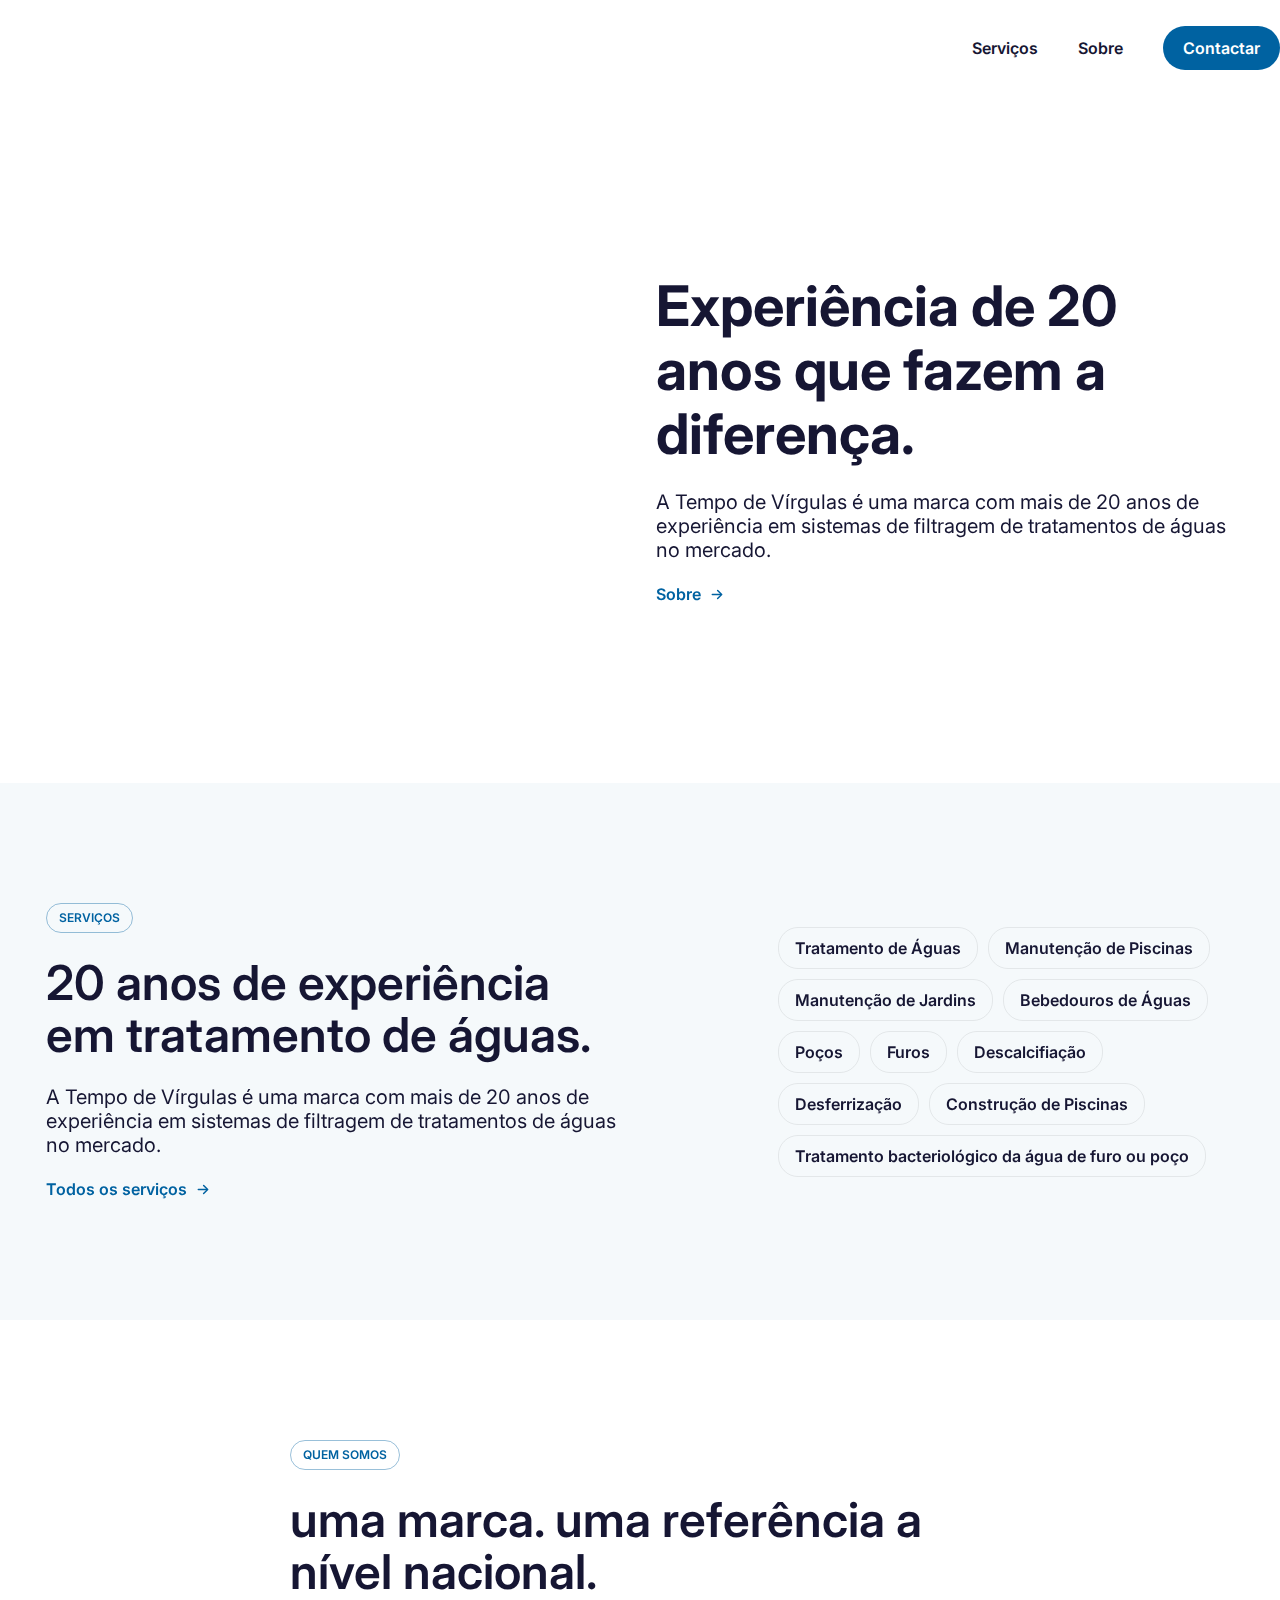
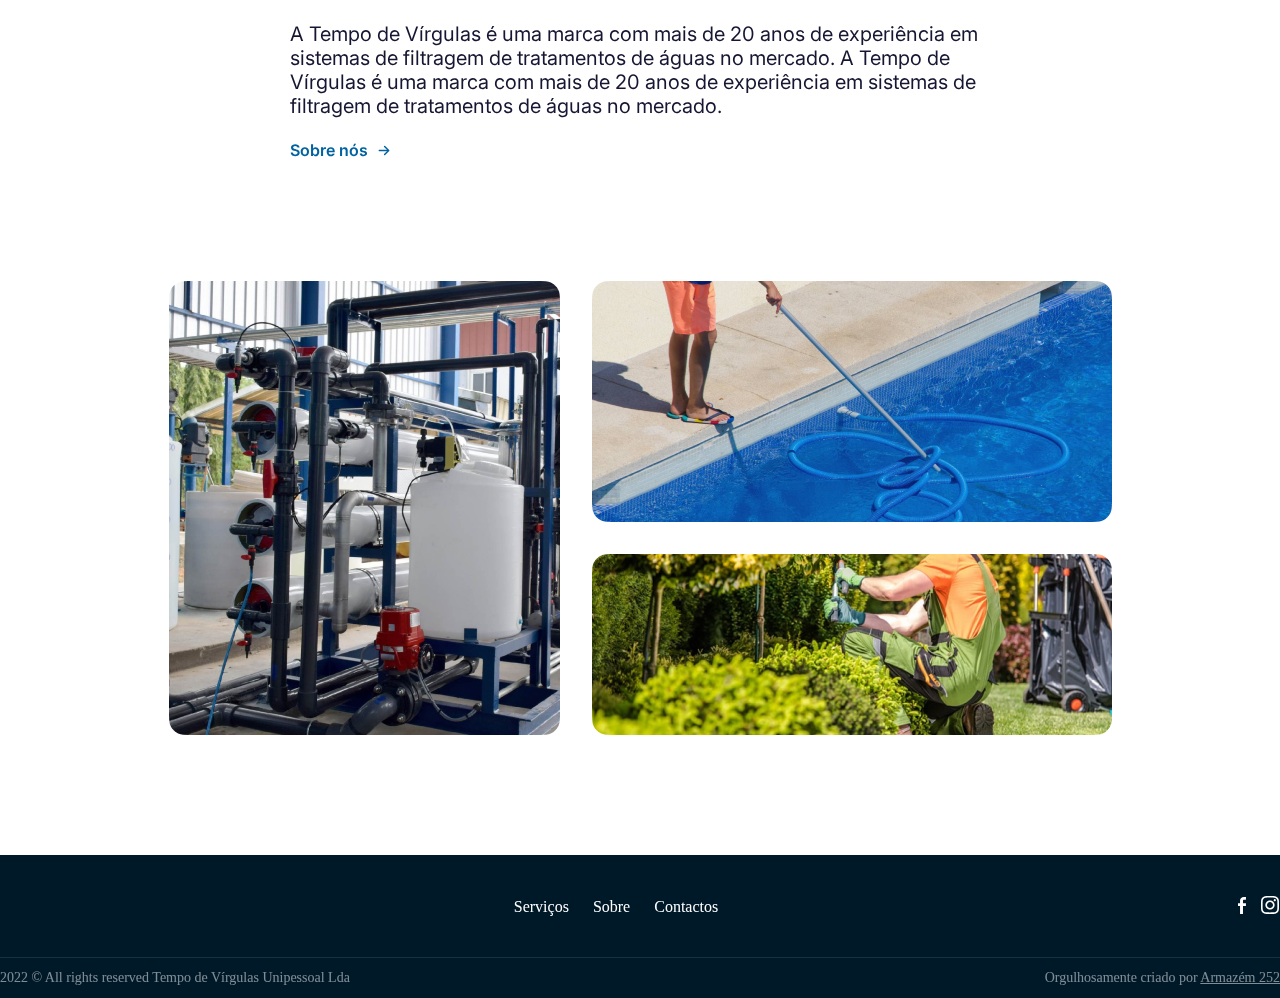
==== index.html @ b55f24aa "git add" ====
<!DOCTYPE html>
<html lang="pt-pt">
<head>
    <meta charset="UTF-8">
    <meta http-equiv="X-UA-Compatible" content="IE=edge">
    <meta name="viewport" content="width=device-width, initial-scale=1.0">
    <title>Tempo de Vírgulas</title>
    <link rel="shortcut icon" href="/imagens/favicon.ico" type="image/x-icon">
    <link rel="stylesheet" href="style.css">
    <link rel="stylesheet" href="media.queries.css">
</head>
<body>
    <header>
        <a href="index.html"><img src="imagens/Tempo_de_Vírgulas_Horizontal-02.svg" alt=""></a>
        <div class="navigation-nav">
            <ul>
                <li><a class="link-navigation" href="#">Serviços</a></li>
                <li><a class="link-navigation" href="#">Sobre</a></li>
                <li><a class="button-solid-navigation" href="#">Contactar</a></li>
            </ul>
        </div>
    </header>
    <div class="hero">
        <div class="hero-video">
            <iframe class="hero-video" width="511" height="445" src="https://www.youtube.com/embed/pqWM3fbqrB8?controls=0" title="YouTube video player" frameborder="0" allow="accelerometer; autoplay; clipboard-write; encrypted-media; gyroscope; picture-in-picture; web-share" allowfullscreen></iframe>
        </div>
        <div class="hero-content">
            <h1>Experiência de 20 anos que fazem a diferença.</h1>
            <p>A Tempo de Vírgulas é uma marca com mais de 20 anos de experiência em sistemas de filtragem de tratamentos de águas no mercado.</p>
            <a class="link-solid-arrow" href="#">
                Sobre
                <div><img src="imagens/Icons/Linear/arrow-right/Arrow.svg" alt=""></div>
            </a>
        </div>
    </div>

    <!--Section_Services-->

    <div class="section-services-background">
        <div class="section-services">
            <div class="section-services-copy">
                <div class="subtitle-sections">SERVIÇOS</div>
                <h2>20 anos de experiência em tratamento de águas.</h2>
                <P>A Tempo de Vírgulas é uma marca com mais de 20 anos de experiência em sistemas de filtragem de tratamentos de águas no mercado.</P>
                <a class="link-solid-arrow" href="#">
                    Todos os serviços
                    <div><img src="imagens/Icons/Linear/arrow-right/Arrow.svg" alt=""></div>
                </a>
            </div>
            <div class="section-services-tags">
                <ul class="list-tags-services">
                    <li><div class="tag-services">Tratamento de Águas</div></li>
                    <li><div class="tag-services">Manutenção de Piscinas</div></li>
                    <li><div class="tag-services">Manutenção de Jardins</div></li>
                    <li><div class="tag-services">Bebedouros de Águas</div></li>
                    <li><div class="tag-services">Poços</div></li>
                    <li><div class="tag-services">Furos</div></li>
                    <li><div class="tag-services">Descalcifiação</div></li>
                    <li><div class="tag-services">Desferrização</div></li>
                    <li><div class="tag-services">Construção de Piscinas</div></li>
                    <li><div class="tag-services">Tratamento bacteriológico da água de furo ou poço</div></li>
                </ul>
            </div>
        </div>
    </div>

    <!--Section_About-->

    <div class="section-about">
        <div class="section-about-copy">
            <div class="subtitle-sections">QUEM SOMOS</div>
            <h2>uma marca. uma referência a nível nacional.</h2>
            <P>A Tempo de Vírgulas é uma marca com mais de 20 anos de experiência em sistemas de filtragem de tratamentos de águas no mercado.

                A Tempo de Vírgulas é uma marca com mais de 20 anos de experiência em sistemas de filtragem de tratamentos de águas no mercado.</P>
            <a class="link-solid-arrow" href="#">
                Sobre nós
                <div><img src="imagens/Icons/Linear/arrow-right/Arrow.svg" alt=""></div>
            </a>
        </div>
        <div class="section-about-images">
            <img src="imagens/image_card.png" alt="">
            <div>
                <img src="imagens/image_card-1.png" alt="">
                <img src="imagens/image_card-2.png" alt="">
            </div>
        </div>
    </div>

    <!--Footer-->

    <footer>
        <div class="footer-content">
            <div>
                <a href="index.html"><img src="imagens/Tempo_de_Vírgulas_Horizontal-White.svg" alt=""></a>
            </div>
            <div class="footer-navigation">
                <ul>
                    <li><a href="#">Serviços</a></li>
                    <li><a href="#">Sobre</a></li>
                    <li><a href="#">Contactos</a></li>
                </ul>
            </div>
            <div class="footer-icons-social-media">
                <ul>
                    <li><a href="http://www.facebook.com"><img src="imagens/facebook.svg" alt=""></a></li>
                    <li><a href="http://www.instagram.com"><img src="imagens/instagram.svg" alt=""></a></li>
                </ul>
            </div>
        </div>
    </footer>

    <!--Linha-a-separar-->
    
    <div class="line-footer-bottom-footer"></div>

    <!--Bottom-footer-->

    <div class="bottom-footer">
        <div class="bottom-footer-content">
            <p>2022 © All rights reserved Tempo de Vírgulas Unipessoal Lda</p>
            <p>Orgulhosamente criado por <a target="_blank" href="http://www.252.pt">Armazém 252</a></p>
        </div>
    </div>
</body>
</html>
---- style.css ----
@charset "UTF-8";
@import url('https://fonts.googleapis.com/css2?family=Inter:wght@100;200;300;400;500;600;700;800;900&display=swap');

body{
    color: #161633;
    margin: 0px;
    padding: 0px;
    font-family: 'Inter';
    font-style: normal;
    font-weight: 600;
    font-size: 16px;
    line-height: 100%;
}

h1{
    font-family: 'Inter';
    font-style: normal;
    font-weight: 700;
    font-size: 56px;
    line-height: 64px;
    margin: 0px;
}

h2{
    font-family: 'Inter';
    font-style: normal;
    font-weight: 600;
    font-size: 48px;
    line-height: 52px;
    margin: 0px;
}

p{
    font-family: 'Inter';
    font-style: normal;
    font-weight: 400;
    font-size: 20px;
    line-height: 24px;
    margin: 0px;
}

a{
    color: #0062A1;
    text-decoration: none;
}

ul{
    list-style: none;
}

.link-solid-arrow{
    display: flex;
    flex-direction: row;
    gap: 8px;
}

/** Section-header **/


header{
    display: flex;
    flex-direction: row;
    justify-content: space-between;
    max-width: 1432px;
    align-items: center;
    margin: 24px auto 24px auto;
}

.navigation-nav > ul{
    display: flex;
    list-style: none;
}

.link-navigation{
    padding: 12px 20px;
    color: #161633;
}

.button-solid-navigation{
    padding: 12px 20px;
    color: white;
    background-color: #0062A1;
    border-radius: 999px;
    margin-left: 20px;
}

/** section-hero **/


.hero{
    display: flex;
    flex-direction: row;
    align-items: center;
    margin: auto;
    max-width: 1188px;
    padding: 120px 0px;
    gap: 99px;
}

.hero-video{
    border-radius: 32px;
}

.hero-content{
    display: flex;
    gap: 24px;
    max-width: 578px;
    flex-direction: column;
}

/** Section-services **/

.section-services-background{
    background-color: rgba(0, 98, 161, 0.04);
    margin: auto;
    padding: 120px 0px;
    justify-content: center;
}

.section-services{
    justify-content: space-between;
    display: flex;
    flex-direction: row;
    max-width: 1188px;
    margin: auto;
    align-content: center;
    flex-wrap: wrap;
}

.section-services-copy{
    max-width: 578px;
    gap: 24px;
    flex-direction: column;
    display: flex;
}

.subtitle-sections{
    color: #0062A1;
    display: flex;
    width: fit-content;
    flex-direction: row;
    align-items: flex-start;
    padding: 4px 12px;
    border: 1px solid rgba(0, 98, 161, 0.4);
    border-radius: 999px;

    /**Font**/

    font-family: 'Inter';
    font-style: normal;
    font-weight: 600;
    font-size: 12px;
    line-height: 20px;
}

.section-services-tags{
    align-items: center;
    display: flex;
}

.list-tags-services{
    display: flex;
    flex-wrap: wrap;
    max-width: 456px;
    gap: 10px;
    margin: 0px;
}

.tag-services{
    margin: 0px;
    display: flex;
    flex-direction: row;
    align-items: flex-start;
    padding: 12px 16px;
   
    /* light/subtle */

    border: 1px solid rgba(20, 20, 31, 0.08);
    border-radius: 20px;
}

.section-about{
    margin: auto;
    padding: 120px 0px;
    display: grid;
    flex-direction: column;
    gap: 120px;
}

.section-about-copy{
    display: flex;
    flex-direction: column;
    padding: 0px;
    margin: auto;
    gap: 24px;
    max-width: 700px;
}

.section-about-images{
    margin: auto;
    display: flex;
    flex-direction: row;
    gap: 32px;
}

.section-about-images > div{
    display: flex;
    flex-direction: column;
    gap: 32px;
}

/** Footer **/

footer{
    background-color: #001929;
}

.footer-content{
    display: flex;
    flex-direction: row;
    align-items: center;
    padding: 24px 0px;
    justify-content: space-between;
    margin: auto;
    max-width: 1433px;
}

.footer-navigation > ul{
    display: flex;
    flex-direction: row;
    gap: 24px;
}

.footer-navigation > ul > li > a{
    font-family: 'SF Pro';
    font-style: normal;
    font-weight: 510;
    font-size: 16px;
    line-height: 16px;
    color: white;
}

.footer-icons-social-media > ul{
    display: flex;
    flex-direction: row;
    gap: 8px;
}

.bottom-footer{
    background-color: #001929;
}

.bottom-footer-content{
    display: flex;
    flex-direction: row;
    justify-content: space-between;
    margin: auto;
    padding: 10px 0px;
    max-width: 1433px;
}

.line-footer-bottom-footer{
    background: rgba(0, 25, 41, 0.9);
    width: 100%;
    height: 1px;
}


.bottom-footer-content > p{
    font-family: 'SF Pro';
    font-style: normal;
    font-weight: 510;
    font-size: 14px;
    line-height: 20px;
    color: hwb(0 100% 0% / 0.506);
}

.bottom-footer-content > p > a{
    text-decoration: underline;
    color: hwb(0 100% 0% / 0.506);
}
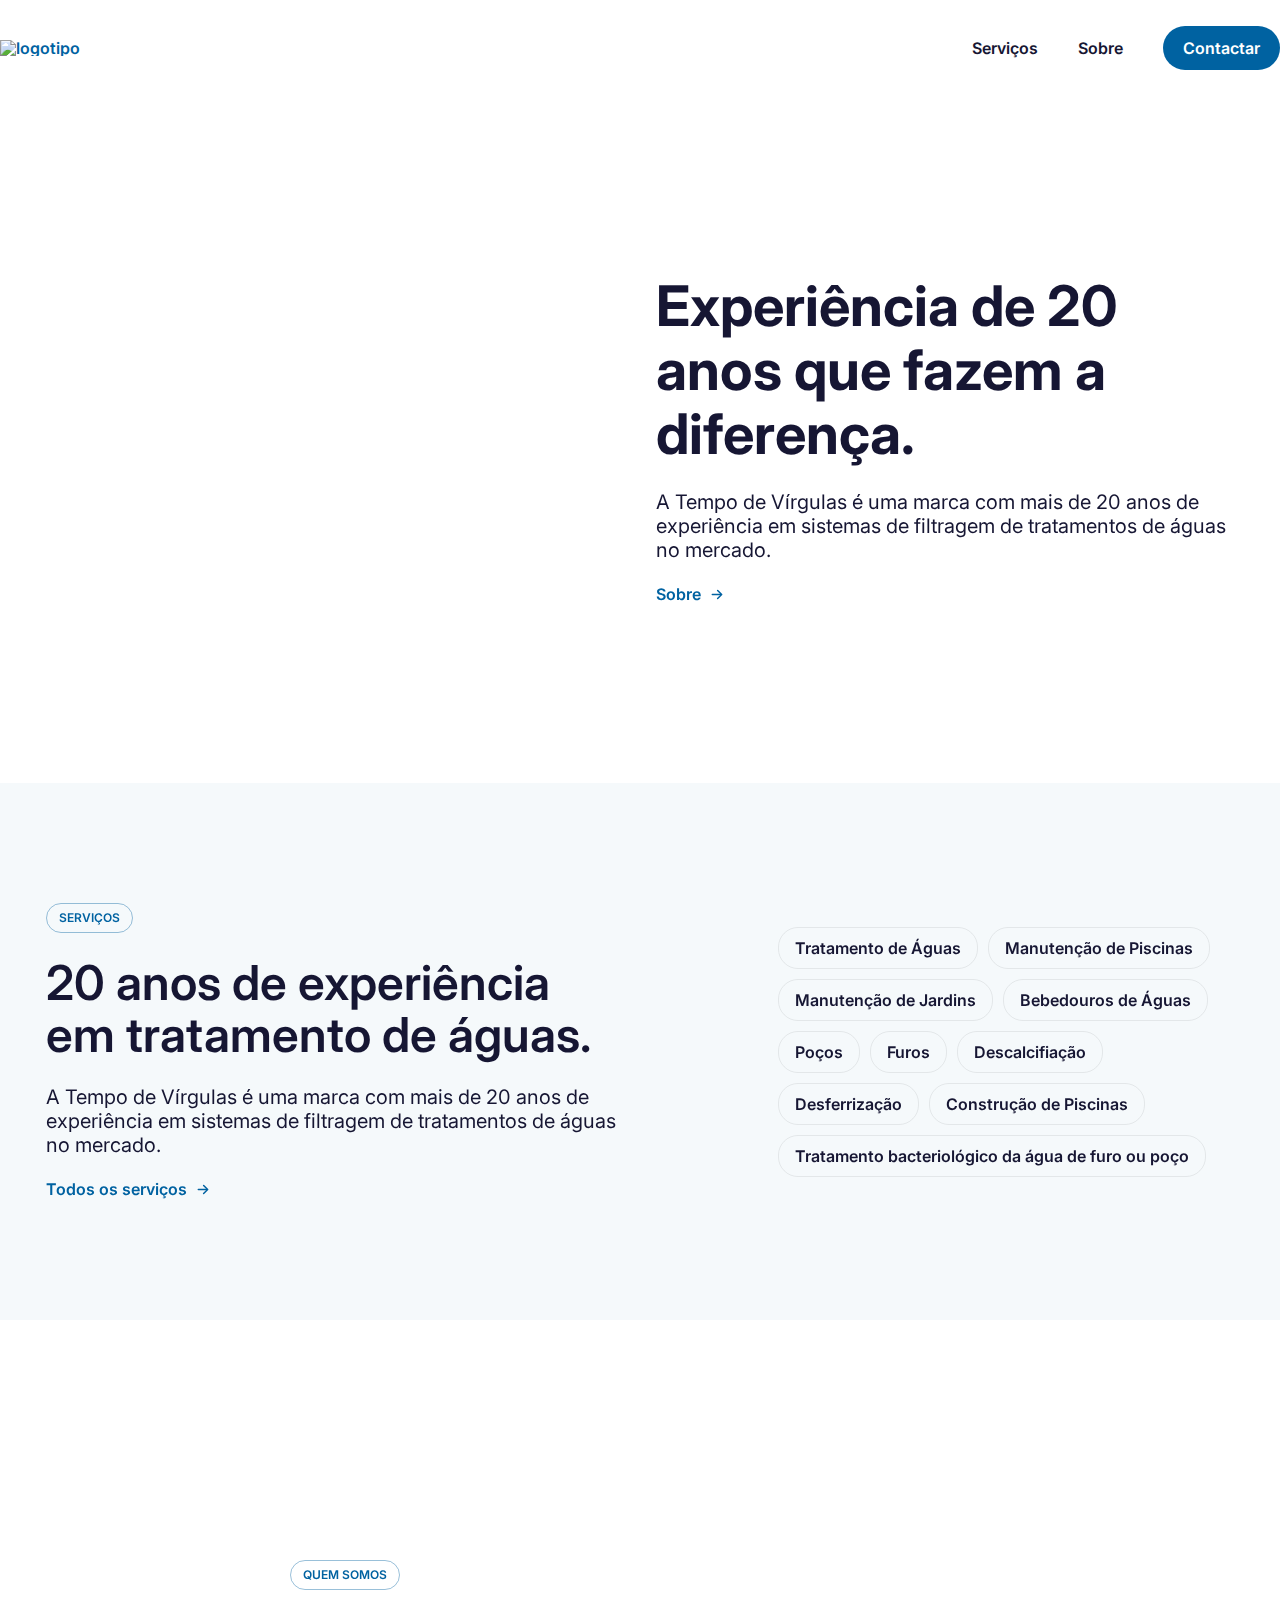
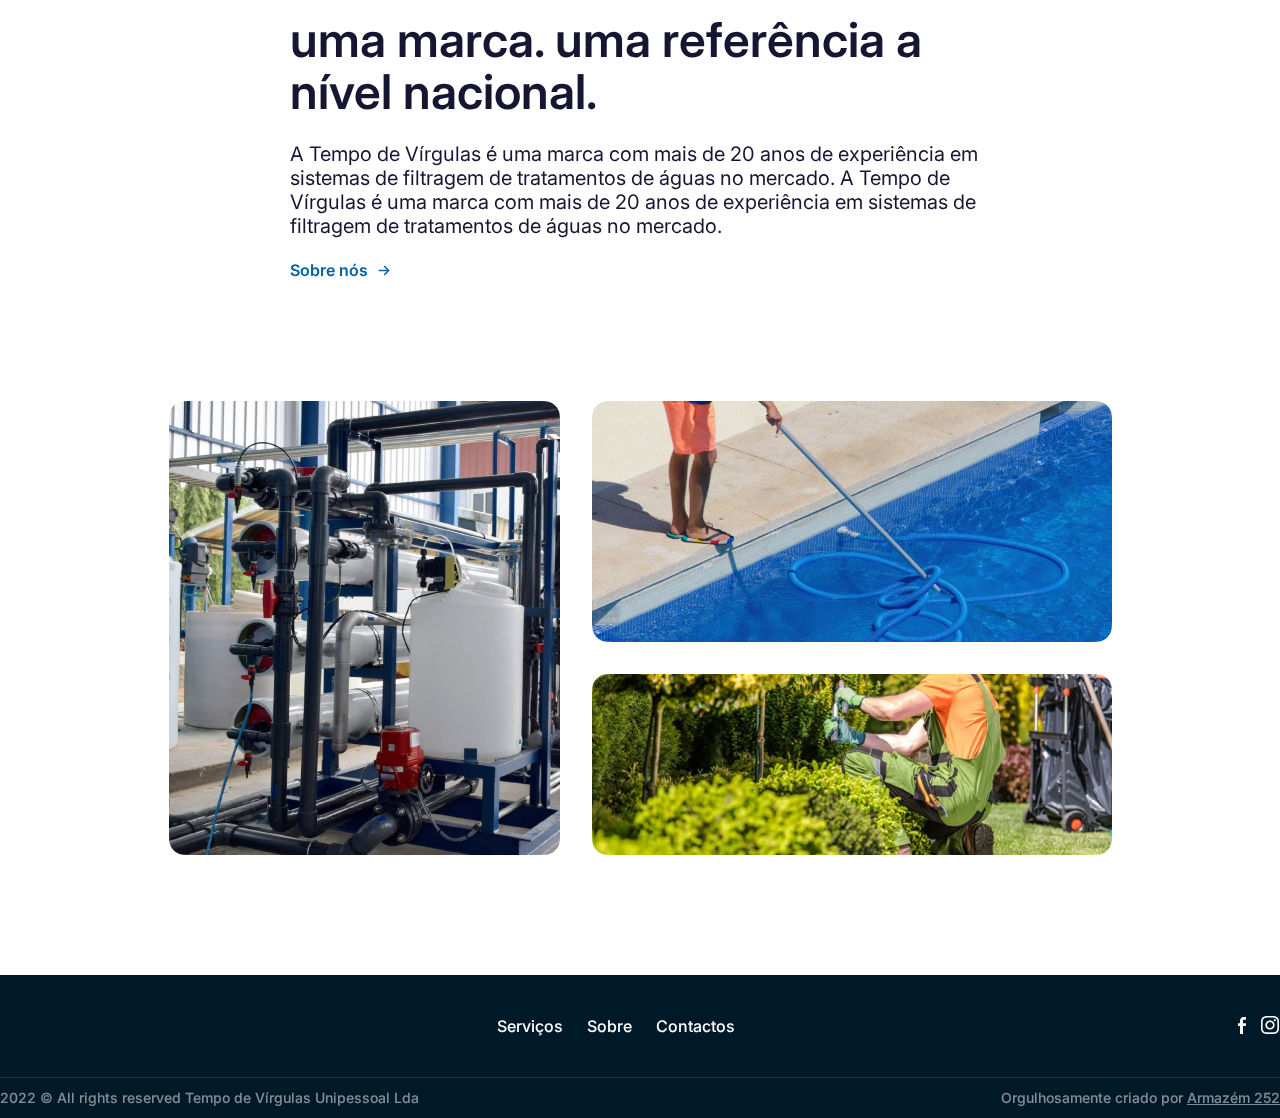
==== commit 18729183: "teste" ====
--- a/index.html
+++ b/index.html
@@ -11,7 +11,7 @@
 </head>
 <body>
     <header>
-        <a href="index.html"><img src="imagens/Tempo_de_Vírgulas_Horizontal-02.svg" alt=""></a>
+        <a href="index.html"><img src="imagens/Tempo_de_Vírgulas_Horizontal-02.png" alt="logotipo"> </a>
         <div class="navigation-nav">
             <ul>
                 <li><a class="link-navigation" href="#">Serviços</a></li>
@@ -67,6 +67,7 @@
     <!--Section_About-->
 
     <div class="section-about">
+        <img src="imagens/Tempo_de_Vírgulas_Horizontal-02-1.png" alt="">
         <div class="section-about-copy">
             <div class="subtitle-sections">QUEM SOMOS</div>
             <h2>uma marca. uma referência a nível nacional.</h2>
@@ -92,7 +93,7 @@
     <footer>
         <div class="footer-content">
             <div>
-                <a href="index.html"><img src="imagens/Tempo_de_Vírgulas_Horizontal-White.svg" alt=""></a>
+                <a href="index.html"><img src="imagens/Tempo_de_Vírgulas_Horizontal-02-1.png" alt=""></a>
             </div>
             <div class="footer-navigation">
                 <ul>
--- a/style.css
+++ b/style.css
@@ -232,7 +232,7 @@
 }
 
 .footer-navigation > ul > li > a{
-    font-family: 'SF Pro';
+    font-family: 'Inter';
     font-style: normal;
     font-weight: 510;
     font-size: 16px;
@@ -267,7 +267,7 @@
 
 
 .bottom-footer-content > p{
-    font-family: 'SF Pro';
+    font-family: 'Inter';
     font-style: normal;
     font-weight: 510;
     font-size: 14px;
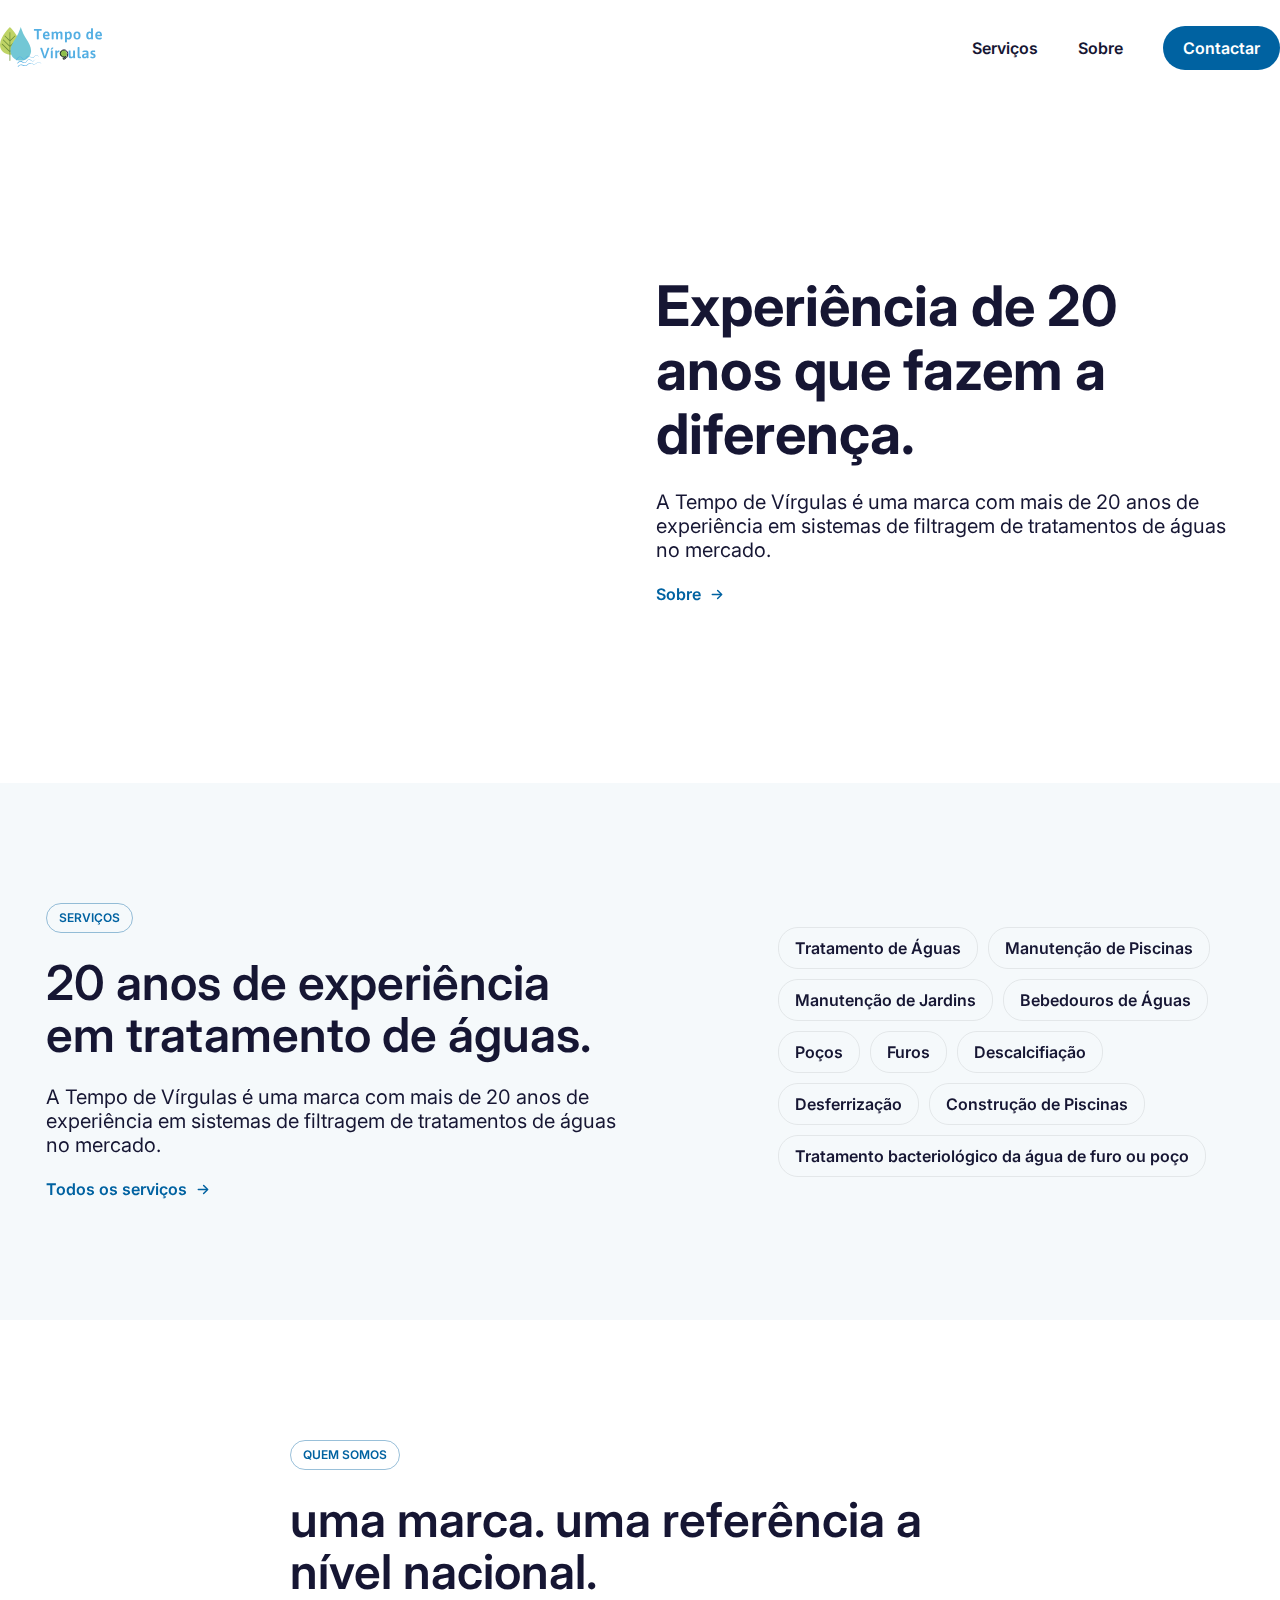
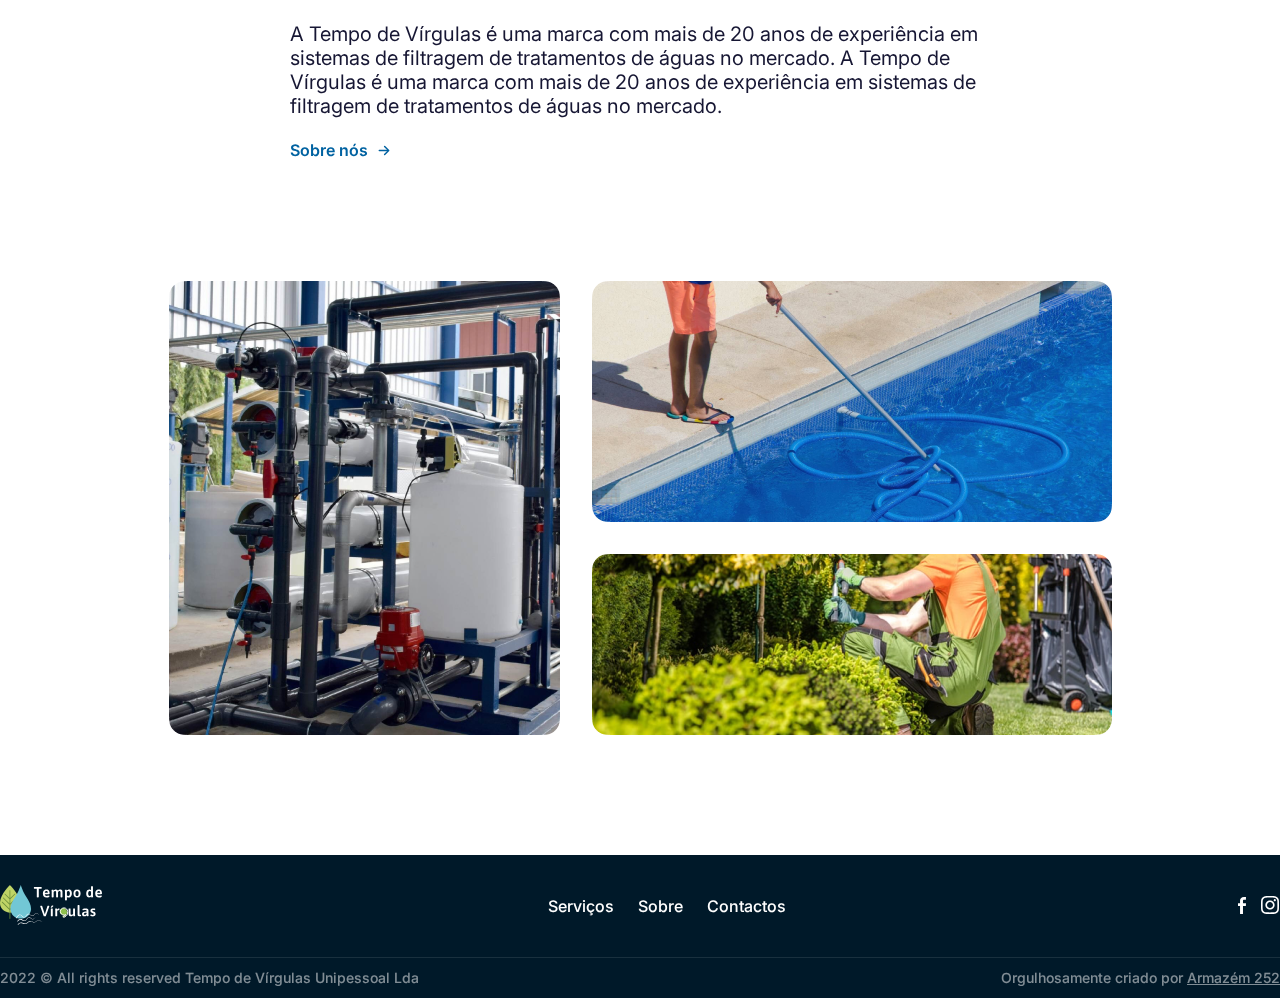
==== commit c9953ff0: "images" ====
--- a/index.html
+++ b/index.html
@@ -11,7 +11,7 @@
 </head>
 <body>
     <header>
-        <a href="index.html"><img src="imagens/Tempo_de_Vírgulas_Horizontal-02.png" alt="logotipo"> </a>
+        <a href="index.html"><img src="imagens/logo-horizontal.svg" alt="logotipo"> </a>
         <div class="navigation-nav">
             <ul>
                 <li><a class="link-navigation" href="#">Serviços</a></li>
@@ -67,7 +67,6 @@
     <!--Section_About-->
 
     <div class="section-about">
-        <img src="imagens/Tempo_de_Vírgulas_Horizontal-02-1.png" alt="">
         <div class="section-about-copy">
             <div class="subtitle-sections">QUEM SOMOS</div>
             <h2>uma marca. uma referência a nível nacional.</h2>
@@ -93,7 +92,7 @@
     <footer>
         <div class="footer-content">
             <div>
-                <a href="index.html"><img src="imagens/Tempo_de_Vírgulas_Horizontal-02-1.png" alt=""></a>
+                <a href="index.html"><img src="imagens/logo-horizontal-white.svg" alt=""></a>
             </div>
             <div class="footer-navigation">
                 <ul>
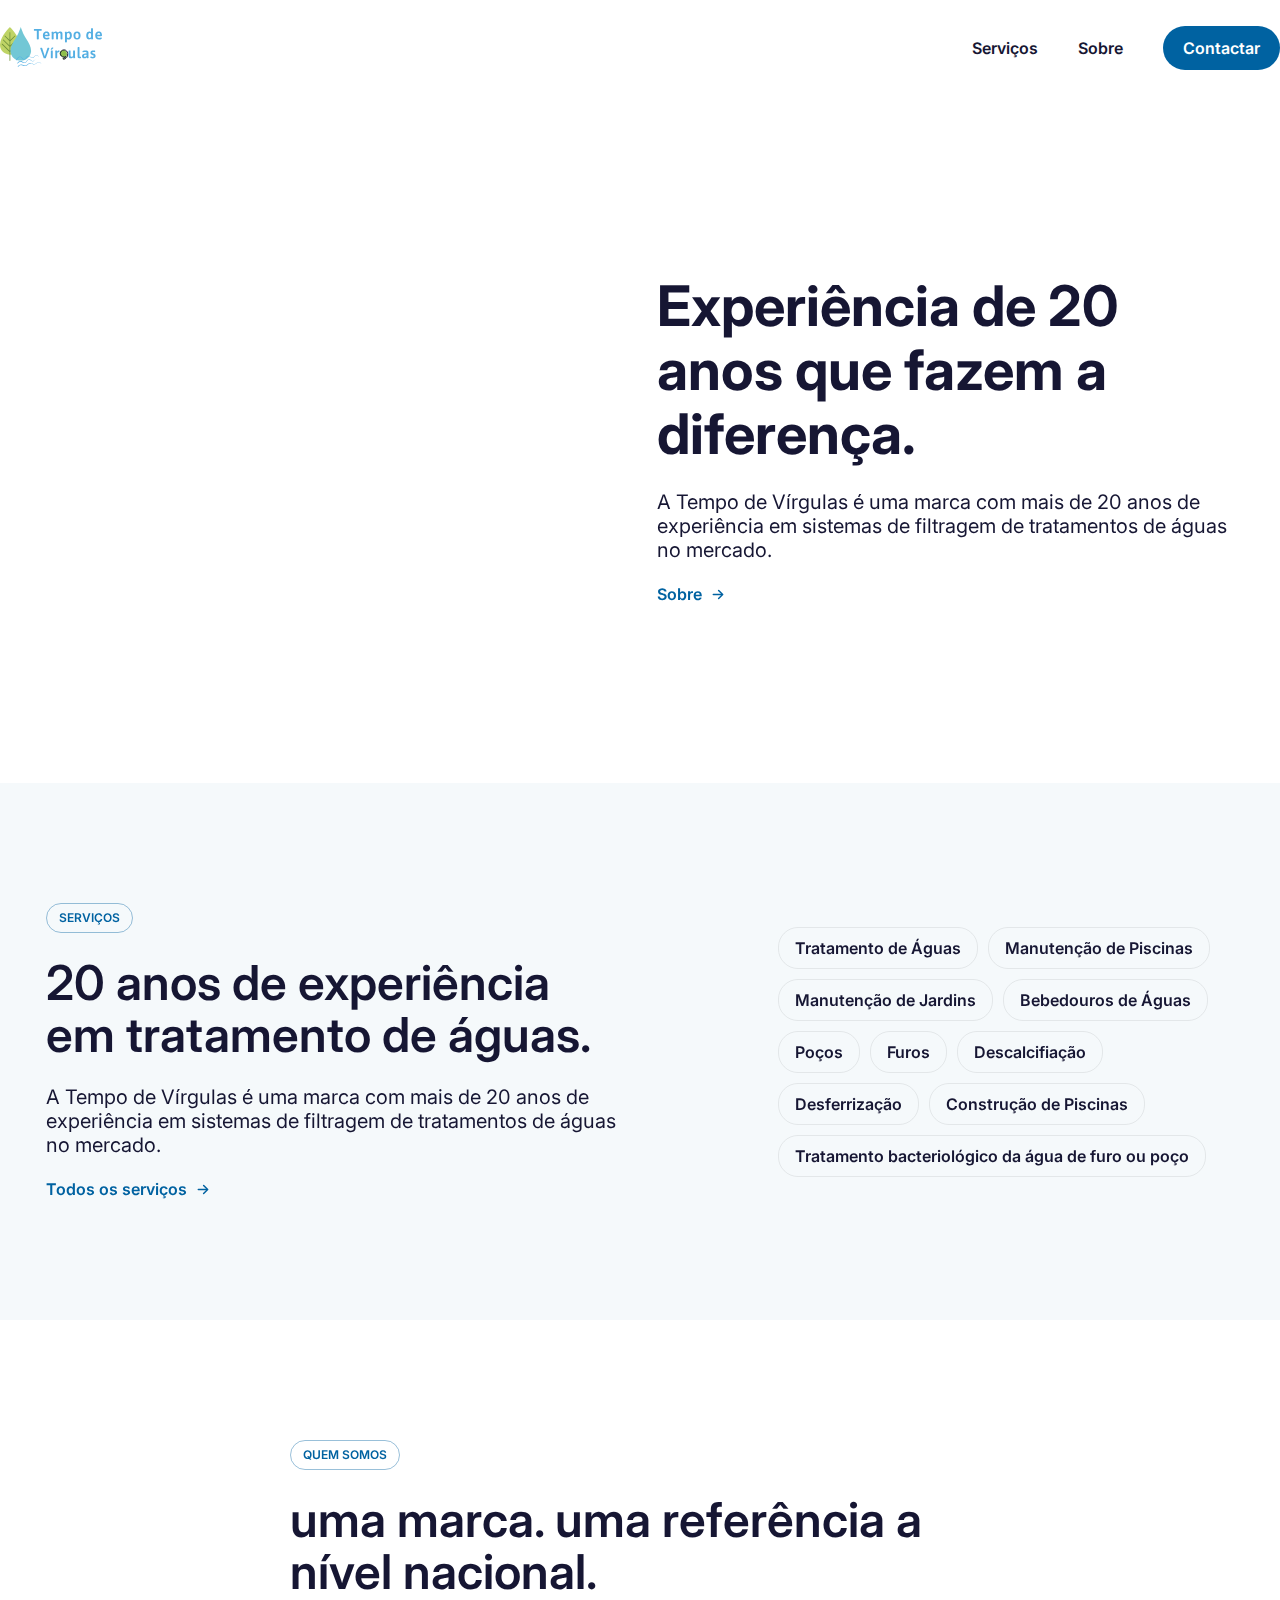
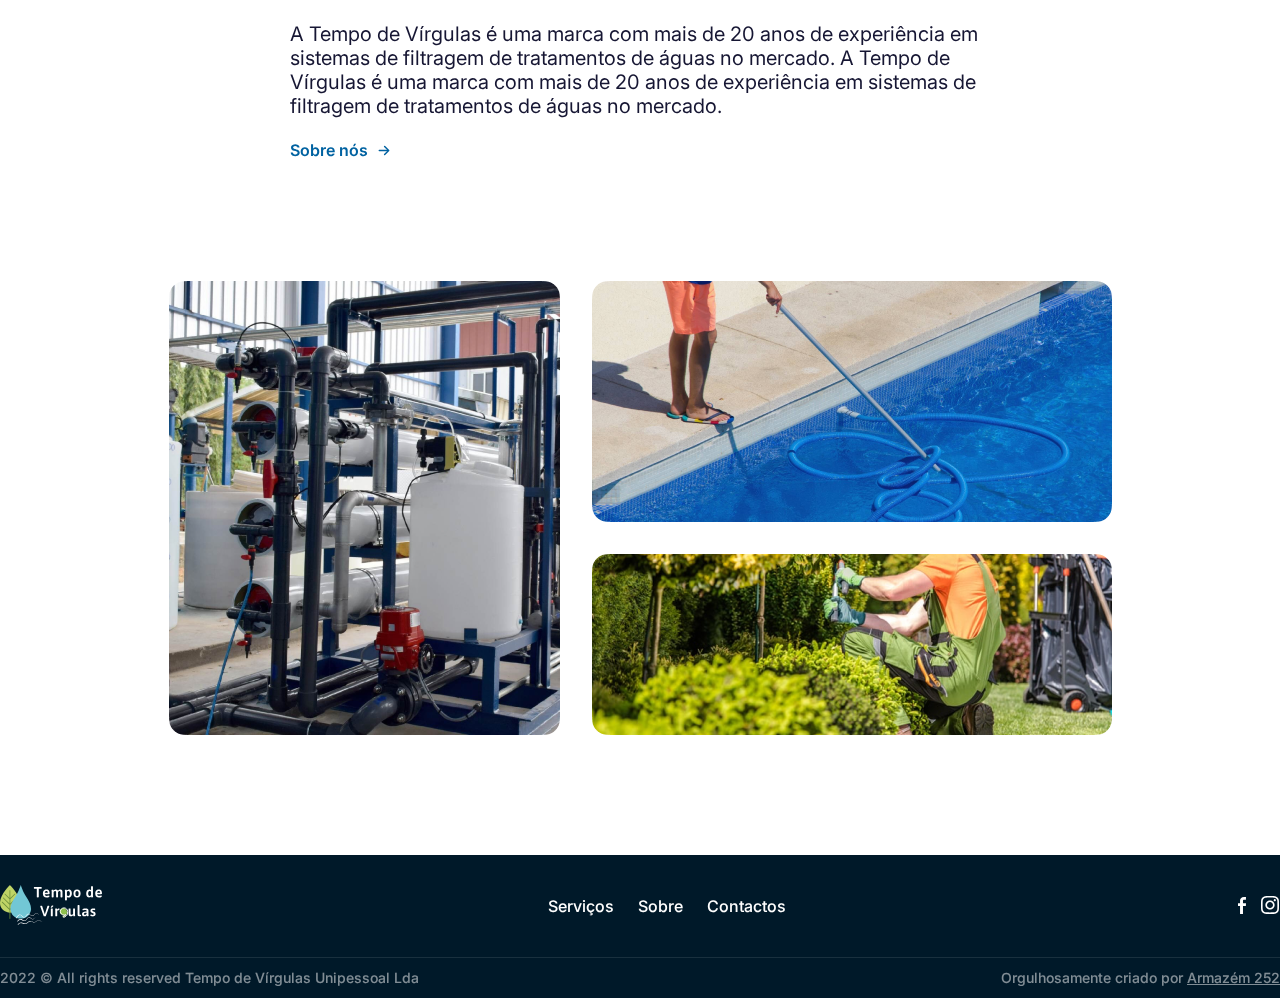
==== commit 5c55fbe4: "changes" ====
--- a/index.html
+++ b/index.html
@@ -6,13 +6,20 @@
     <meta name="viewport" content="width=device-width, initial-scale=1.0">
     <title>Tempo de Vírgulas</title>
     <link rel="shortcut icon" href="/imagens/favicon.ico" type="image/x-icon">
-    <link rel="stylesheet" href="style.css">
-    <link rel="stylesheet" href="media.queries.css">
+    <link rel="stylesheet" href="css/style.css">
+    <link rel="stylesheet" href="css/media.queries.css">
 </head>
-<body>
+<body onresize = "changesize()">
     <header>
-        <a href="index.html"><img src="imagens/logo-horizontal.svg" alt="logotipo"> </a>
-        <div class="navigation-nav">
+        <div class="topbar">
+            <a href="index.html"><img src="imagens/logo-horizontal.svg" alt="logotipo"> </a>
+            <div class="burger-menu" onclick="clickMenu()">
+                <img src="imagens/menu.svg" alt="">
+                <p class="text-menu-burger">Menu</p>
+            </div>
+        </div>
+        <div class="line-footer-bottom-footer-2"></div>
+        <div class="navigation-nav" id="menu">
             <ul>
                 <li><a class="link-navigation" href="#">Serviços</a></li>
                 <li><a class="link-navigation" href="#">Sobre</a></li>
@@ -20,6 +27,9 @@
             </ul>
         </div>
     </header>
+
+    <!--Hero-->
+    
     <div class="hero">
         <div class="hero-video">
             <iframe class="hero-video" width="511" height="445" src="https://www.youtube.com/embed/pqWM3fbqrB8?controls=0" title="YouTube video player" frameborder="0" allow="accelerometer; autoplay; clipboard-write; encrypted-media; gyroscope; picture-in-picture; web-share" allowfullscreen></iframe>
@@ -122,5 +132,23 @@
             <p>Orgulhosamente criado por <a target="_blank" href="http://www.252.pt">Armazém 252</a></p>
         </div>
     </div>
+
+    <script>
+        function changesize(){
+            if (window.innerWidth >= 800){
+                menu.style.display = 'flex'
+            } else {
+                menu.style.display = 'none'
+            }
+        }
+
+        function clickMenu(){
+            if (menu.style.display == 'block') {
+                menu.style.display = 'none'
+            } else {
+                menu.style.display = 'block'
+            }
+        }
+    </script>
 </body>
 </html>--- a/css/style.css
+++ b/css/style.css
@@ -0,0 +1,290 @@
+@charset "UTF-8";
+@import url('https://fonts.googleapis.com/css2?family=Inter:wght@100;200;300;400;500;600;700;800;900&display=swap');
+
+body{
+    color: #161633;
+    margin: 0px;
+    padding: 0px;
+    font-family: 'Inter';
+    font-style: normal;
+    font-weight: 600;
+    font-size: 16px;
+    line-height: 100%;
+}
+
+h1{
+    font-family: 'Inter';
+    font-style: normal;
+    font-weight: 700;
+    font-size: 56px;
+    line-height: 64px;
+    margin: 0px;
+}
+
+h2{
+    font-family: 'Inter';
+    font-style: normal;
+    font-weight: 600;
+    font-size: 48px;
+    line-height: 52px;
+    margin: 0px;
+}
+
+p{
+    font-family: 'Inter';
+    font-style: normal;
+    font-weight: 400;
+    font-size: 20px;
+    line-height: 24px;
+    margin: 0px;
+}
+
+a{
+    color: #0062A1;
+    text-decoration: none;
+}
+
+ul{
+    list-style: none;
+}
+
+.link-solid-arrow{
+    display: flex;
+    flex-direction: row;
+    gap: 8px;
+}
+
+/** Section-header **/
+
+
+header{
+    display: flex;
+    flex-direction: row;
+    justify-content: space-between;
+    max-width: 1432px;
+    align-items: center;
+    margin: 24px auto 24px auto;
+}
+
+.navigation-nav > ul{
+    display: flex;
+    list-style: none;
+}
+
+.link-navigation{
+    padding: 12px 20px;
+    color: #161633;
+}
+
+.button-solid-navigation{
+    padding: 12px 20px;
+    color: white;
+    background-color: #0062A1;
+    border-radius: 999px;
+    margin-left: 20px;
+}
+
+/** section-hero **/
+
+
+.hero{
+    display: flex;
+    flex-direction: row;
+    align-items: center;
+    margin: auto;
+    max-width: 1188px;
+    padding: 120px 0px;
+    gap: 100px;
+}
+
+.hero-video{
+    border-radius: 32px;
+}
+
+.hero-content{
+    display: flex;
+    gap: 24px;
+    max-width: 578px;
+    flex-direction: column;
+}
+
+/** Section-services **/
+
+.section-services-background{
+    background-color: rgba(0, 98, 161, 0.04);
+    margin: auto;
+    padding: 120px 0px;
+    justify-content: center;
+}
+
+.section-services{
+    justify-content: space-between;
+    display: flex;
+    flex-direction: row;
+    max-width: 1188px;
+    margin: auto;
+    align-content: center;
+    flex-wrap: wrap;
+}
+
+.section-services-copy{
+    max-width: 578px;
+    gap: 24px;
+    flex-direction: column;
+    display: flex;
+}
+
+.subtitle-sections{
+    color: #0062A1;
+    display: flex;
+    width: fit-content;
+    flex-direction: row;
+    align-items: flex-start;
+    padding: 4px 12px;
+    border: 1px solid rgba(0, 98, 161, 0.4);
+    border-radius: 999px;
+
+    /**Font**/
+
+    font-family: 'Inter';
+    font-style: normal;
+    font-weight: 600;
+    font-size: 12px;
+    line-height: 20px;
+}
+
+.section-services-tags{
+    align-items: center;
+    display: flex;
+}
+
+.list-tags-services{
+    display: flex;
+    flex-wrap: wrap;
+    max-width: 456px;
+    gap: 10px;
+    margin: 0px;
+}
+
+.tag-services{
+    margin: 0px;
+    display: flex;
+    flex-direction: row;
+    align-items: flex-start;
+    padding: 12px 16px;
+   
+    /* light/subtle */
+
+    border: 1px solid rgba(20, 20, 31, 0.08);
+    border-radius: 20px;
+}
+
+/*Section-About*/
+
+.section-about{
+    margin: auto;
+    padding: 120px 0px;
+    display: grid;
+    flex-direction: column;
+    gap: 120px;
+}
+
+.section-about-copy{
+    display: flex;
+    flex-direction: column;
+    padding: 0px;
+    margin: auto;
+    gap: 24px;
+    max-width: 700px;
+}
+
+.section-about-images{
+    margin: auto;
+    display: flex;
+    flex-direction: row;
+    gap: 32px;
+}
+
+.section-about-images > div{
+    display: flex;
+    flex-direction: column;
+    gap: 32px;
+}
+
+/** Footer **/
+
+footer{
+    background-color: #001929;
+}
+
+.footer-content{
+    display: flex;
+    flex-direction: row;
+    align-items: center;
+    padding: 24px 0px;
+    justify-content: space-between;
+    margin: auto;
+    max-width: 1433px;
+}
+
+.footer-navigation > ul{
+    display: flex;
+    flex-direction: row;
+    gap: 24px;
+}
+
+.footer-navigation > ul > li > a{
+    font-family: 'Inter';
+    font-style: normal;
+    font-weight: 510;
+    font-size: 16px;
+    line-height: 16px;
+    color: white;
+}
+
+.footer-icons-social-media > ul{
+    display: flex;
+    flex-direction: row;
+    gap: 8px;
+}
+
+.bottom-footer{
+    background-color: #001929;
+}
+
+.bottom-footer-content{
+    display: flex;
+    flex-direction: row;
+    justify-content: space-between;
+    margin: auto;
+    padding: 10px 0px;
+    max-width: 1433px;
+}
+
+.line-footer-bottom-footer{
+    background-color: hsla(203, 100%, 8%, 0.9);
+    width: 100%;
+    height: 1px;
+}
+
+.line-footer-bottom-footer-2{
+    display: none;
+    background: rgba(0, 25, 41, 0.9);
+    width: 100%;
+    height: 1px;
+}
+
+
+.bottom-footer-content > p{
+    font-family: 'Inter';
+    font-style: normal;
+    font-weight: 510;
+    font-size: 14px;
+    line-height: 20px;
+    color: hwb(0 100% 0% / 0.506);
+}
+
+.bottom-footer-content > p > a{
+    text-decoration: underline;
+    color: hwb(0 100% 0% / 0.506);
+}--- a/css/media.queries.css
+++ b/css/media.queries.css
@@ -0,0 +1,122 @@
+@charset "UTF-8";
+@import url('https://fonts.googleapis.com/css2?family=Inter:wght@100;200;300;400;500;600;700;800;900&display=swap');
+
+@media screen and (max-width: 800px){
+
+    body{
+        margin: 0px;
+    }
+
+    h1{
+       font-size: 40px;
+       line-height: 48px;
+    }
+
+    h2{
+        font-size: 34px;
+        line-height: 40px;
+    }
+
+    header{
+        display: block;
+        margin: 0px;
+
+    }
+
+    .topbar{
+        padding: 10px;
+        display: flex;
+        justify-content: space-between;
+        flex-direction: row;
+        margin: auto;
+        align-items: center;
+    }
+
+    .text-menu-burger{
+        font-size: 16px;
+    }
+
+    .burger-menu{
+        display: flex;
+        gap: 4px;
+        cursor: pointer;
+    }
+
+    .line-footer-bottom-footer-2{
+        display: none;
+        background-color: #F1F1F1;
+        margin: 0px 10px;
+    }
+
+    .navigation-nav{
+        display: none;
+        background-color: white;
+        height: 100vw;
+    }
+    .navigation-nav > ul{
+        display: block;
+        margin: 0px;
+        padding: 20px;
+    }
+
+    .navigation-nav > ul > li{
+        margin: 0px;
+        padding: 12px 0px;
+    }
+    
+    .navigation-nav > ul > li > a{
+        margin: 0px;
+        padding: 0px 0px;
+    }
+
+    .link-navigation{
+        padding: 0px 20px;
+        color: #161633;
+        font-size: 28px;
+        font-weight: 400;
+    }
+
+    .button-solid-navigation{
+        padding: 12px 20px;
+        color: #161633;
+        background-color: #0063a100;
+        border-radius: 0px;
+        margin-left: 0px;
+        font-size: 28px;
+        font-weight: 400;
+    }
+
+    .hero{
+        flex-wrap: wrap;
+        padding: 80px 20px;
+        gap: 40px;
+    }
+
+    .hero-video{
+        width: 100vw;
+    }
+
+    .section-services{
+        gap: 40px;
+    }
+    
+    .section-services-background{
+        padding: 80px 20px;
+        gap: 40px;
+    }
+    
+    .list-tags-services{
+        padding: 0px;
+    }
+
+}
+
+@media screen and (min-width: 800px) {
+    .burger-menu{
+        display: none;
+    }
+
+    .line-footer-bottom-footer-2{
+        display: none;
+    }
+}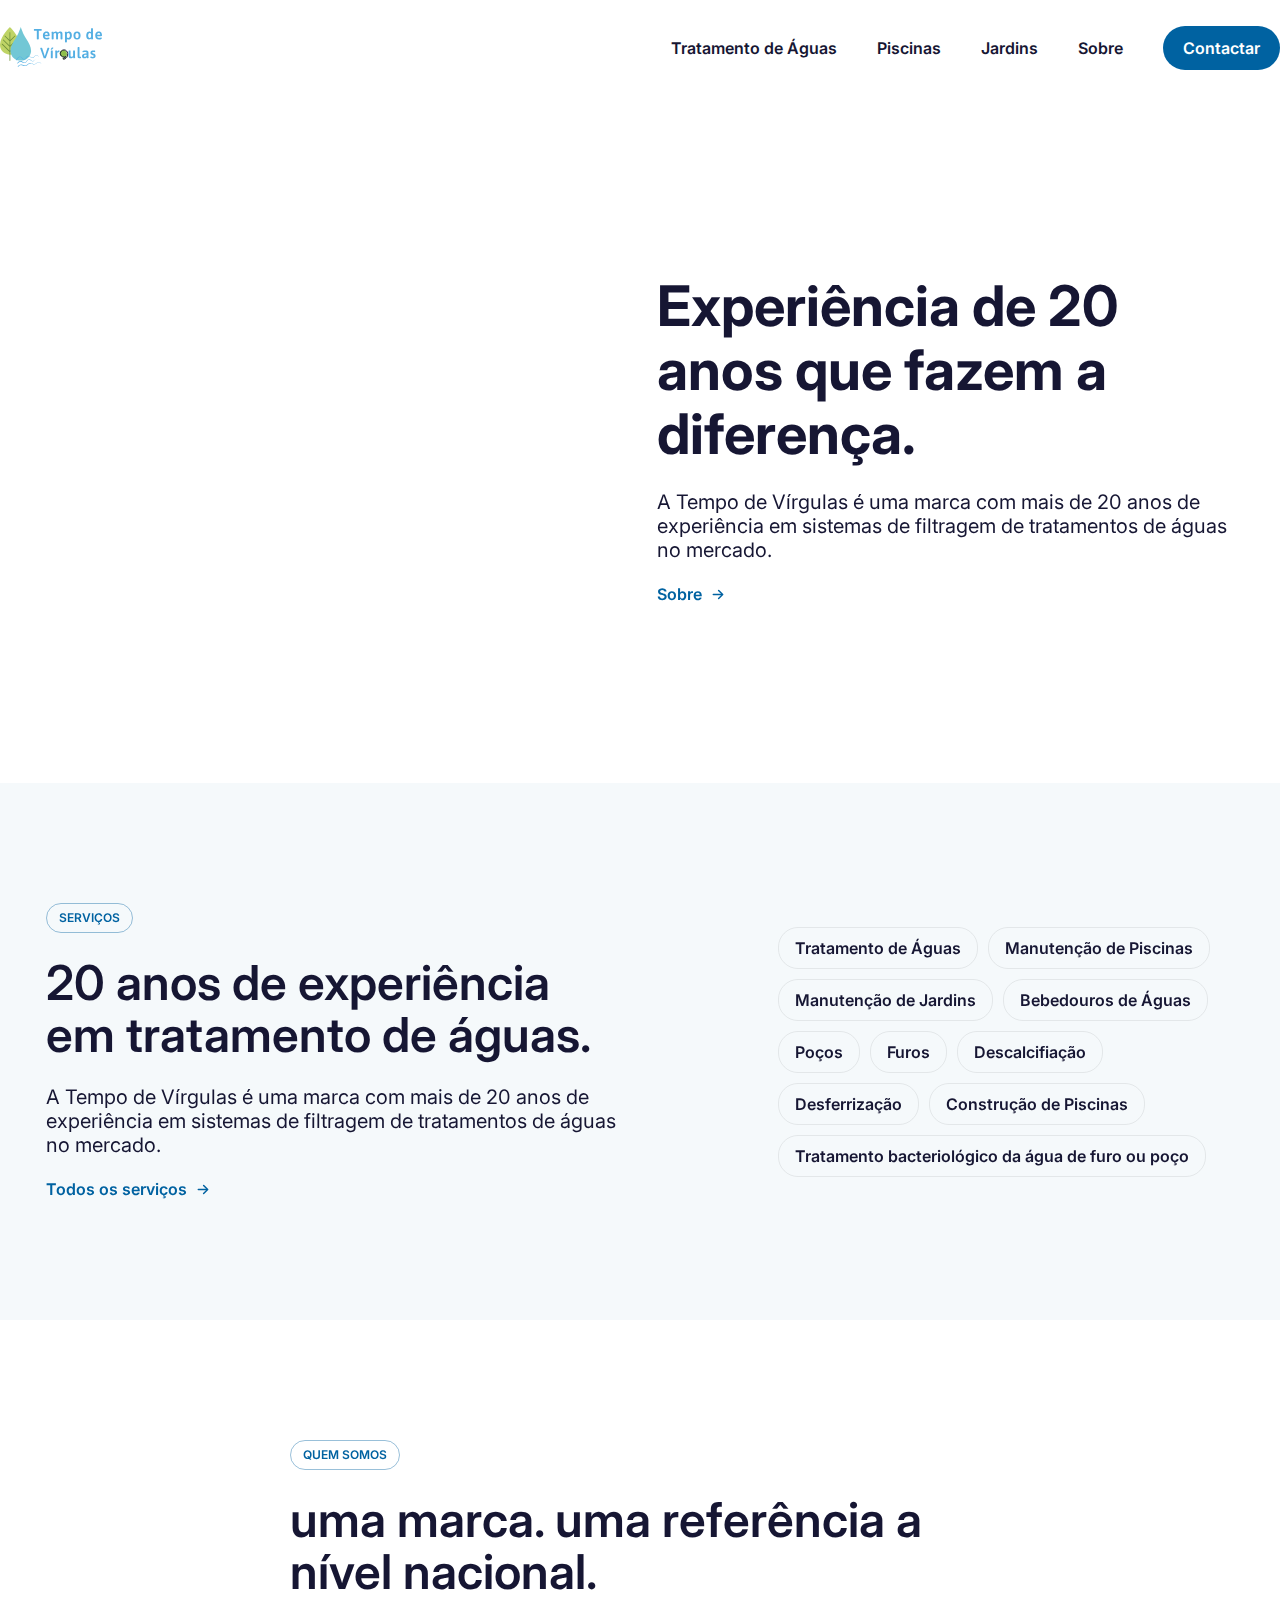
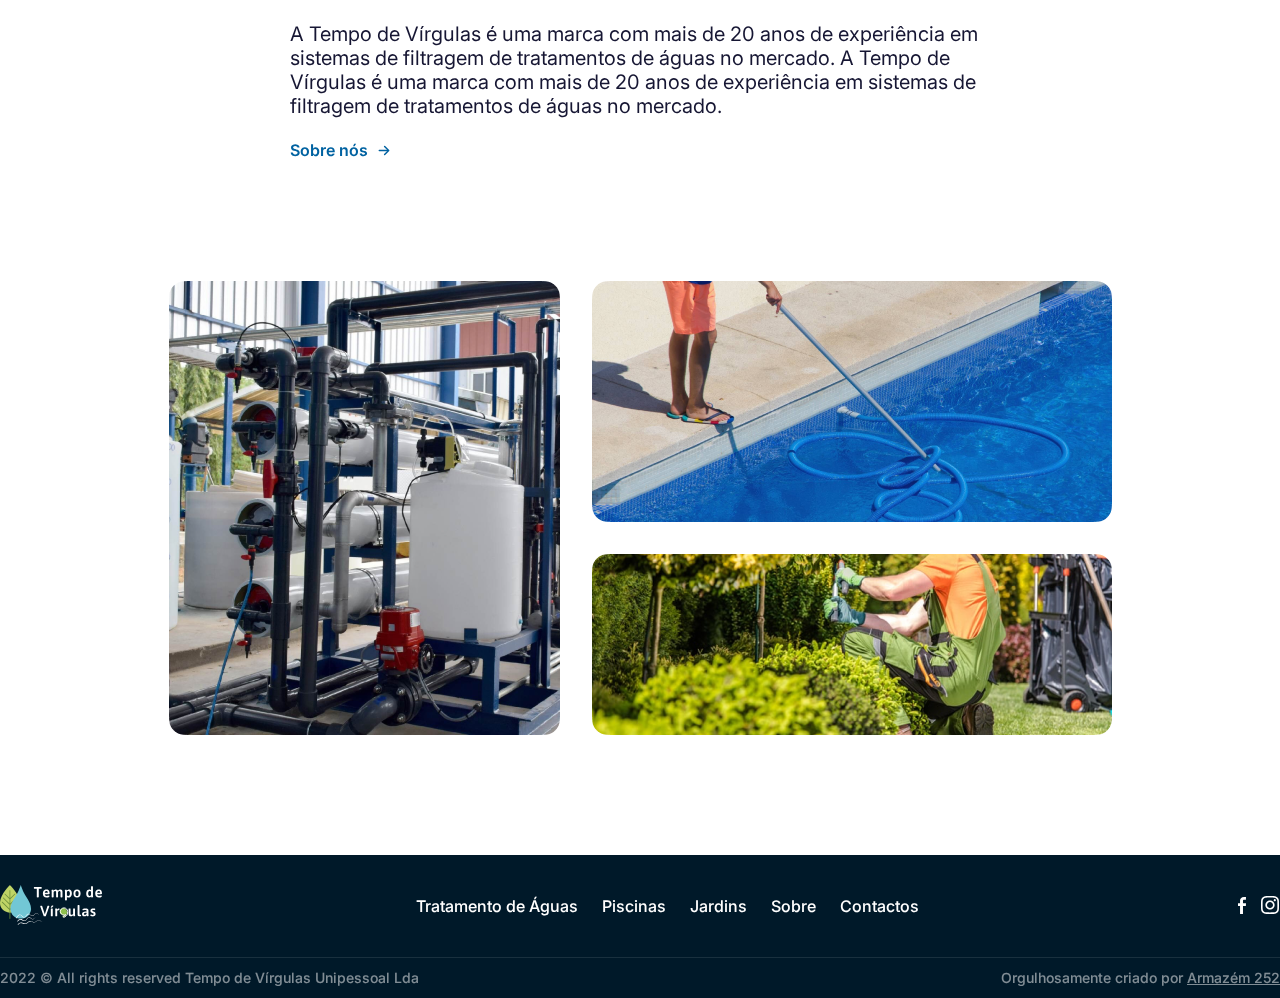
==== commit 26f003d5: "commit" ====
--- a/index.html
+++ b/index.html
@@ -21,7 +21,9 @@
         <div class="line-footer-bottom-footer-2"></div>
         <div class="navigation-nav" id="menu">
             <ul>
-                <li><a class="link-navigation" href="#">Serviços</a></li>
+                <li><a class="link-navigation" href="#">Tratamento de Águas</a></li>
+                <li><a class="link-navigation" href="#">Piscinas</a></li>
+                <li><a class="link-navigation" href="#">Jardins</a></li>
                 <li><a class="link-navigation" href="#">Sobre</a></li>
                 <li><a class="button-solid-navigation" href="#">Contactar</a></li>
             </ul>
@@ -106,7 +108,9 @@
             </div>
             <div class="footer-navigation">
                 <ul>
-                    <li><a href="#">Serviços</a></li>
+                    <li><a href="#">Tratamento de Águas</a></li>
+                    <li><a href="#">Piscinas</a></li>
+                    <li><a href="#">Jardins</a></li>
                     <li><a href="#">Sobre</a></li>
                     <li><a href="#">Contactos</a></li>
                 </ul>
--- a/css/media.queries.css
+++ b/css/media.queries.css
@@ -24,7 +24,7 @@
     }
 
     .topbar{
-        padding: 10px;
+        padding: 20px;
         display: flex;
         justify-content: space-between;
         flex-direction: row;
@@ -51,7 +51,7 @@
     .navigation-nav{
         display: none;
         background-color: white;
-        height: 100vw;
+        height: 100%;
     }
     .navigation-nav > ul{
         display: block;
@@ -89,26 +89,77 @@
     .hero{
         flex-wrap: wrap;
         padding: 80px 20px;
-        gap: 40px;
+        gap: 60px;
+        flex-direction: column-reverse;
     }
 
     .hero-video{
-        width: 100vw;
+        width: 100%;
     }
 
     .section-services{
-        gap: 40px;
+        gap: 60px;
     }
     
     .section-services-background{
         padding: 80px 20px;
-        gap: 40px;
+        gap: 60px;
     }
     
     .list-tags-services{
         padding: 0px;
     }
 
+    .section-about{
+        padding: 80px 20px;
+        margin: 0px;
+        gap: 60px;
+    }
+
+    .section-about-images{
+        flex-wrap: wrap;
+    }
+
+    .section-about-images > img{
+        width: 92vw;
+        height: 100%;
+    }
+    
+    .section-about-images > div > img{
+        width: 92vw;
+    }
+
+    footer{
+        padding: 20px 20px;
+    }
+
+    .footer-content{
+        padding: 0px;
+        display: grid;
+        flex-direction: column;
+        gap: 24px;
+    }
+    
+    .footer-navigation > ul{
+        display: flex;
+        flex-direction: column;
+        gap: 24px;
+        padding: 0px;
+    }
+
+    .footer-icons-social-media > ul{
+        display: flex;
+        flex-direction: column;
+        gap: 8px;
+        padding: 0px;
+    }
+
+    .bottom-footer-content{
+        padding: 20px 20px;
+        display: grid;
+        gap: 8px;
+    }
+    
 }
 
 @media screen and (min-width: 800px) {
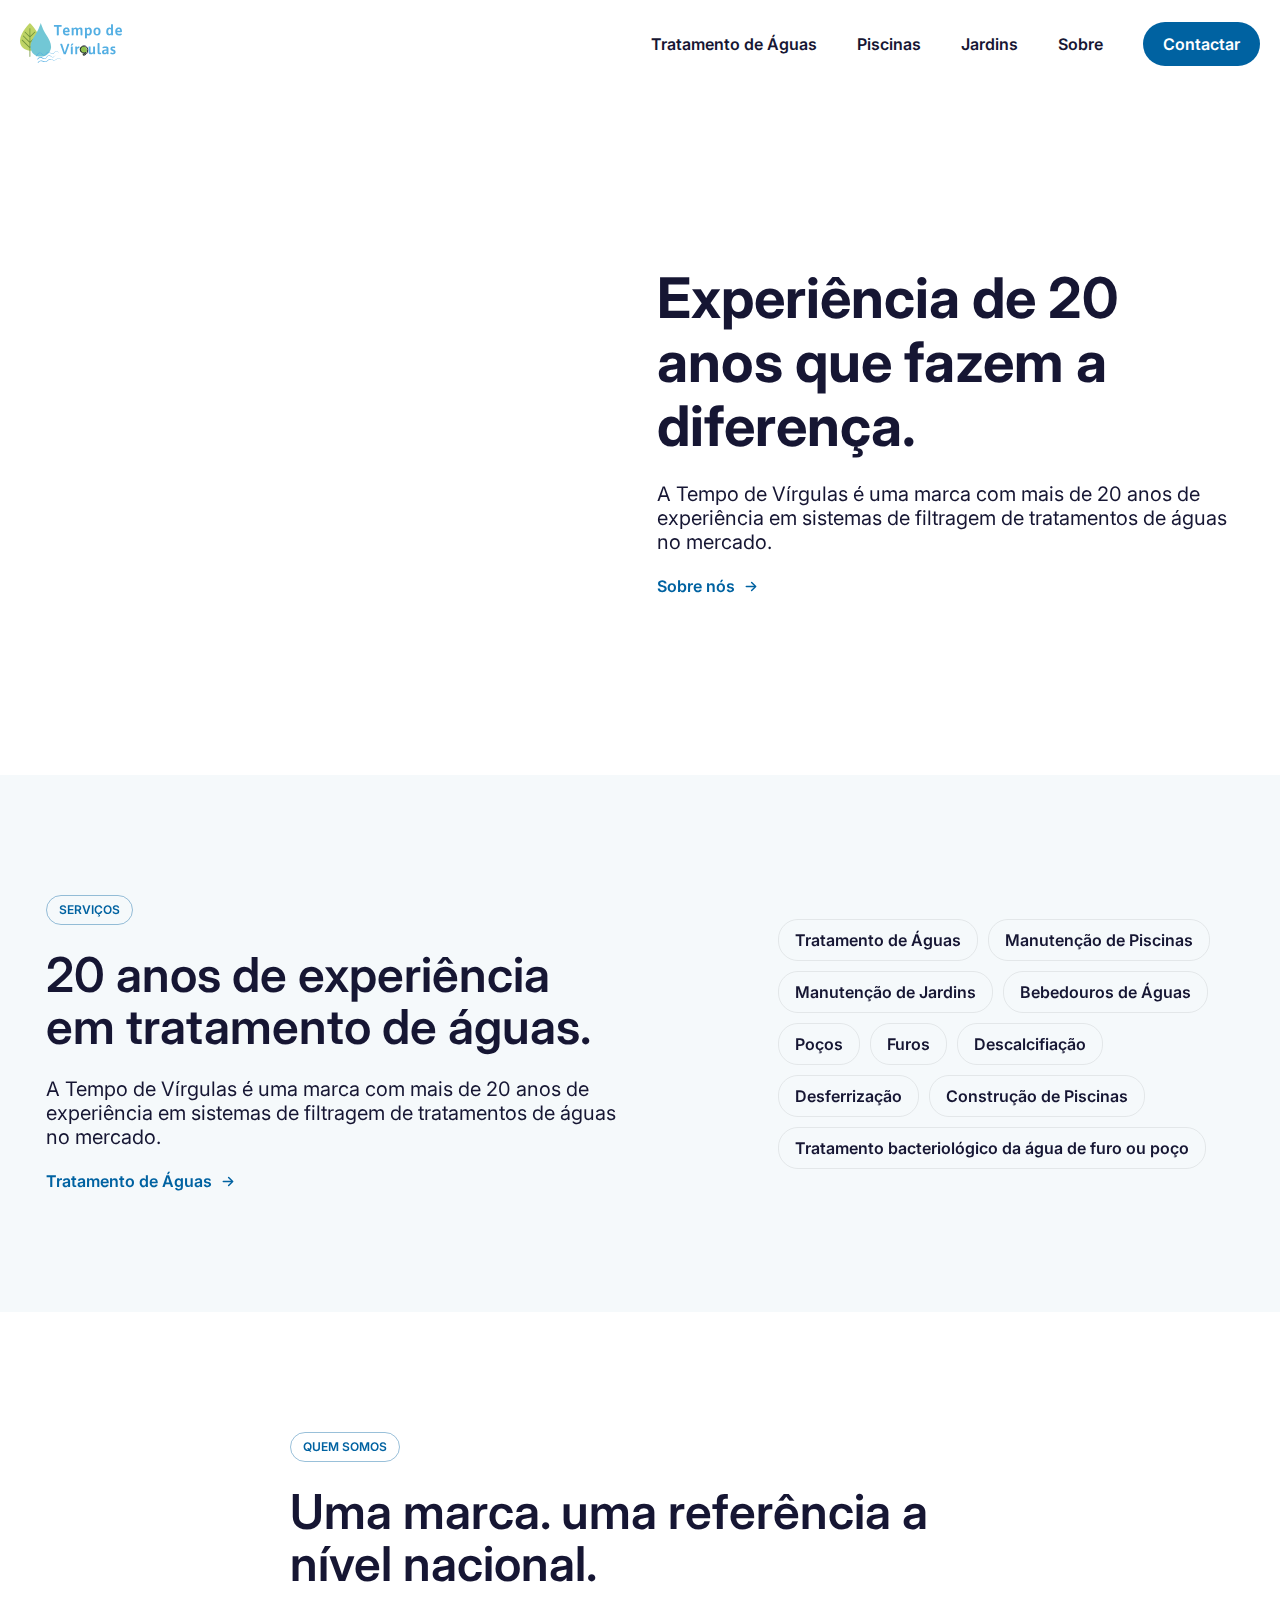
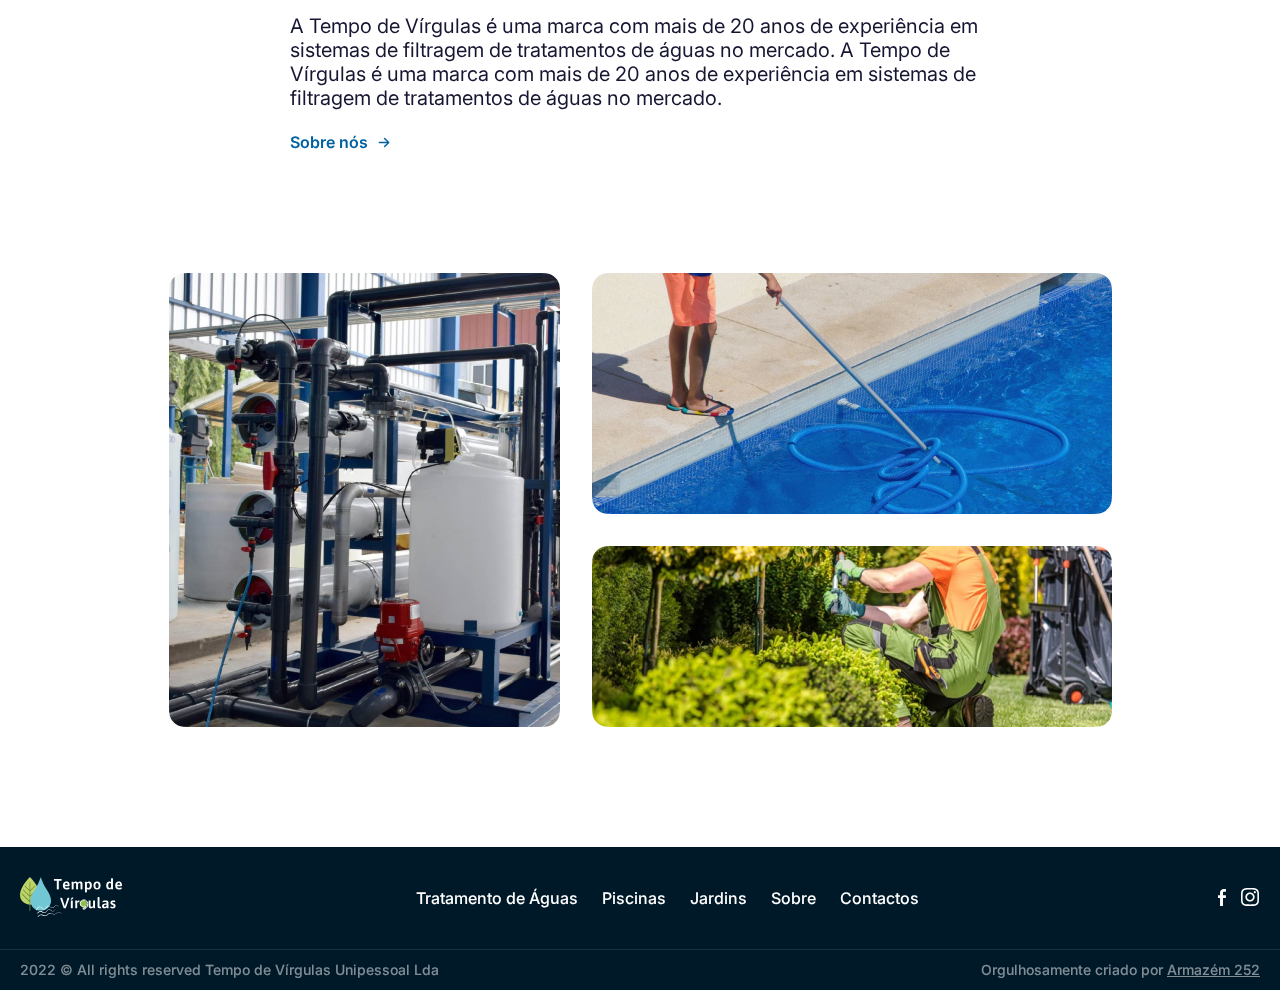
==== commit d24f228b: "css" ====
--- a/index.html
+++ b/index.html
@@ -21,11 +21,11 @@
         <div class="line-footer-bottom-footer-2"></div>
         <div class="navigation-nav" id="menu">
             <ul>
-                <li><a class="link-navigation" href="#">Tratamento de Águas</a></li>
-                <li><a class="link-navigation" href="#">Piscinas</a></li>
-                <li><a class="link-navigation" href="#">Jardins</a></li>
-                <li><a class="link-navigation" href="#">Sobre</a></li>
-                <li><a class="button-solid-navigation" href="#">Contactar</a></li>
+                <li><a class="link-navigation" href="tratamentoaguas.html">Tratamento de Águas</a></li>
+                <li><a class="link-navigation" href="piscinas.html">Piscinas</a></li>
+                <li><a class="link-navigation" href="jardins.html">Jardins</a></li>
+                <li><a class="link-navigation" href="sobre.html">Sobre</a></li>
+                <li><a class="button-solid-navigation" href="contactos.html">Contactar</a></li>
             </ul>
         </div>
     </header>
@@ -39,8 +39,8 @@
         <div class="hero-content">
             <h1>Experiência de 20 anos que fazem a diferença.</h1>
             <p>A Tempo de Vírgulas é uma marca com mais de 20 anos de experiência em sistemas de filtragem de tratamentos de águas no mercado.</p>
-            <a class="link-solid-arrow" href="#">
-                Sobre
+            <a class="link-solid-arrow" href="sobre.html">
+                Sobre nós
                 <div><img src="imagens/Icons/Linear/arrow-right/Arrow.svg" alt=""></div>
             </a>
         </div>
@@ -54,8 +54,8 @@
                 <div class="subtitle-sections">SERVIÇOS</div>
                 <h2>20 anos de experiência em tratamento de águas.</h2>
                 <P>A Tempo de Vírgulas é uma marca com mais de 20 anos de experiência em sistemas de filtragem de tratamentos de águas no mercado.</P>
-                <a class="link-solid-arrow" href="#">
-                    Todos os serviços
+                <a class="link-solid-arrow" href="tratamentoaguas.html">
+                    Tratamento de Águas
                     <div><img src="imagens/Icons/Linear/arrow-right/Arrow.svg" alt=""></div>
                 </a>
             </div>
@@ -81,11 +81,11 @@
     <div class="section-about">
         <div class="section-about-copy">
             <div class="subtitle-sections">QUEM SOMOS</div>
-            <h2>uma marca. uma referência a nível nacional.</h2>
+            <h2>Uma marca. uma referência a nível nacional.</h2>
             <P>A Tempo de Vírgulas é uma marca com mais de 20 anos de experiência em sistemas de filtragem de tratamentos de águas no mercado.
 
                 A Tempo de Vírgulas é uma marca com mais de 20 anos de experiência em sistemas de filtragem de tratamentos de águas no mercado.</P>
-            <a class="link-solid-arrow" href="#">
+            <a class="link-solid-arrow" href="sobre.html">
                 Sobre nós
                 <div><img src="imagens/Icons/Linear/arrow-right/Arrow.svg" alt=""></div>
             </a>
@@ -108,11 +108,11 @@
             </div>
             <div class="footer-navigation">
                 <ul>
-                    <li><a href="#">Tratamento de Águas</a></li>
-                    <li><a href="#">Piscinas</a></li>
-                    <li><a href="#">Jardins</a></li>
-                    <li><a href="#">Sobre</a></li>
-                    <li><a href="#">Contactos</a></li>
+                    <li><a href="tratamentoaguas.html">Tratamento de Águas</a></li>
+                    <li><a href="piscinas.html">Piscinas</a></li>
+                    <li><a href="jardins.html">Jardins</a></li>
+                    <li><a href="sobre.html">Sobre</a></li>
+                    <li><a href="contactos.html">Contactos</a></li>
                 </ul>
             </div>
             <div class="footer-icons-social-media">
@@ -139,7 +139,7 @@
 
     <script>
         function changesize(){
-            if (window.innerWidth >= 800){
+            if (window.innerWidth >= 840){
                 menu.style.display = 'flex'
             } else {
                 menu.style.display = 'none'
--- a/css/style.css
+++ b/css/style.css
@@ -27,6 +27,15 @@
     font-weight: 600;
     font-size: 48px;
     line-height: 52px;
+    margin: 0px;
+}
+
+h3{
+    font-family: 'Inter';
+    font-style: normal;
+    font-weight: 500;
+    font-size: 40px;
+    line-height: 48px;
     margin: 0px;
 }
 
@@ -189,6 +198,7 @@
     gap: 120px;
 }
 
+
 .section-about-copy{
     display: flex;
     flex-direction: column;
@@ -287,4 +297,115 @@
 .bottom-footer-content > p > a{
     text-decoration: underline;
     color: hwb(0 100% 0% / 0.506);
+}
+
+/*
+    Tratamento Águas
+*/
+
+.section-hero-images{
+    margin: auto;
+    display: flex;
+    flex-direction: row;
+}
+
+.section-hero-images > img{
+    width: 100%;
+}
+
+.section-hero-pages{
+    margin: auto;
+    padding: 120px 0px;
+    display: grid;
+    flex-direction: column;
+    gap: 120px;
+}
+
+.section-calcario{
+    margin: auto;
+    padding: 0px 0px;
+    display: grid;
+    flex-direction: column;
+    gap: 120px;
+}
+
+.section-cards{
+    display: flex;
+    margin: auto;
+    padding: 120px 0px;
+    justify-content: center;
+}
+
+.cards-agua{
+    display: flex;
+    flex-direction: row;
+    max-width: 1188px;
+    gap: 32px;
+}
+
+.card-agua{
+    margin: 0px;
+    display: flex;
+    flex-direction: column;
+    gap: 16px;
+    /* neutral/white */
+
+    background: #FFFFFF;
+    /* light/soft */
+
+    border: 1px solid rgba(20, 20, 31, 0.04);
+    box-shadow: 0px 4px 40px rgba(0, 0, 0, 0.04);
+    border-radius: 16px;
+    padding: 32px;
+    width: fit-content;
+    height: fit-content;
+
+}
+
+.title-min{
+    font-weight: 600;
+    font-size: 20px;
+    line-height: 24px;
+    margin: 0px;
+    display: flex;
+    flex-direction: row;
+    align-items: flex-start;
+}
+
+.section-tratamento-background{
+    background-color: rgba(0, 98, 161, 0.04);
+    margin: auto;
+    padding: 120px 0px;
+    justify-content: center;
+    display: flex;
+    flex-direction: column;
+    gap: 120px;
+
+}
+
+.section-tratamento{
+    justify-content: space-between;
+    display: flex;
+    flex-direction: row;
+    max-width: 1188px;
+    margin: auto;
+    align-content: center;
+    flex-wrap: wrap;
+    gap: 32px;
+}
+
+#tratamento02{
+    flex-direction: row-reverse;
+}
+
+.section-tratamento-copy{
+    max-width: 578px;
+    gap: 24px;
+    flex-direction: column;
+    display: flex;
+    justify-content: center;
+}
+
+.section-tratamento-image > img{
+    width: 100%;
 }--- a/css/media.queries.css
+++ b/css/media.queries.css
@@ -1,7 +1,70 @@
 @charset "UTF-8";
 @import url('https://fonts.googleapis.com/css2?family=Inter:wght@100;200;300;400;500;600;700;800;900&display=swap');
 
-@media screen and (max-width: 800px){
+
+@media screen and (max-width: 1436px){
+    header{
+        padding: 20px;
+        margin: 0px;
+    }
+
+    .hero{
+        padding: 120px 40px;
+    }
+
+    .section-services-background{
+        padding: 120px 40px;
+    }
+
+    footer{
+        padding: 0px 20px;
+    }
+
+    .bottom-footer{
+        padding: 0px 20px;
+    }
+}
+
+@media screen and (max-width: 1222px){
+    header{
+        padding: 20px;
+        margin: 0px;
+    }
+
+    footer{
+        padding: 0px 20px;
+    }
+
+    .bottom-footer{
+        padding: 0px 20px;
+    }
+
+    .hero-video{
+        width: 100%;
+    }
+}
+
+@media screen and (max-width: 1156px){
+
+    .section-services{
+        flex-wrap: wrap;
+        gap: 80px;
+    }
+
+    .section-services-tags > ul{
+        padding: 0px;
+    }
+}
+
+@media screen and (max-width: 980px){
+
+    .hero{
+        flex-wrap: wrap;
+        flex-direction: column-reverse;
+    }
+}
+
+@media screen and (max-width: 840px){
 
     body{
         margin: 0px;
@@ -15,6 +78,11 @@
     h2{
         font-size: 34px;
         line-height: 40px;
+    }
+
+    h3{
+        font-size: 28px;
+        line-height: 34px;
     }
 
     header{
@@ -159,10 +227,39 @@
         display: grid;
         gap: 8px;
     }
-    
-}
-
-@media screen and (min-width: 800px) {
+
+    .section-hero-pages{
+        padding: 80px 20px;
+        gap: 40px;
+    }
+
+    .section-calcario{
+        padding: 80px 20px;
+    }
+
+    .section-cards{
+        padding: 0px 20px 80px 20px;
+
+    }
+
+    .cards-agua{
+        display: flex;
+        flex-wrap: wrap;
+    }
+
+    .section-tratamento-background{
+        padding: 80px 20px;
+    }
+
+    .section-tratamento{
+        gap: 32px;
+    }
+    
+}
+
+
+
+@media screen and (min-width: 840px) {
     .burger-menu{
         display: none;
     }
